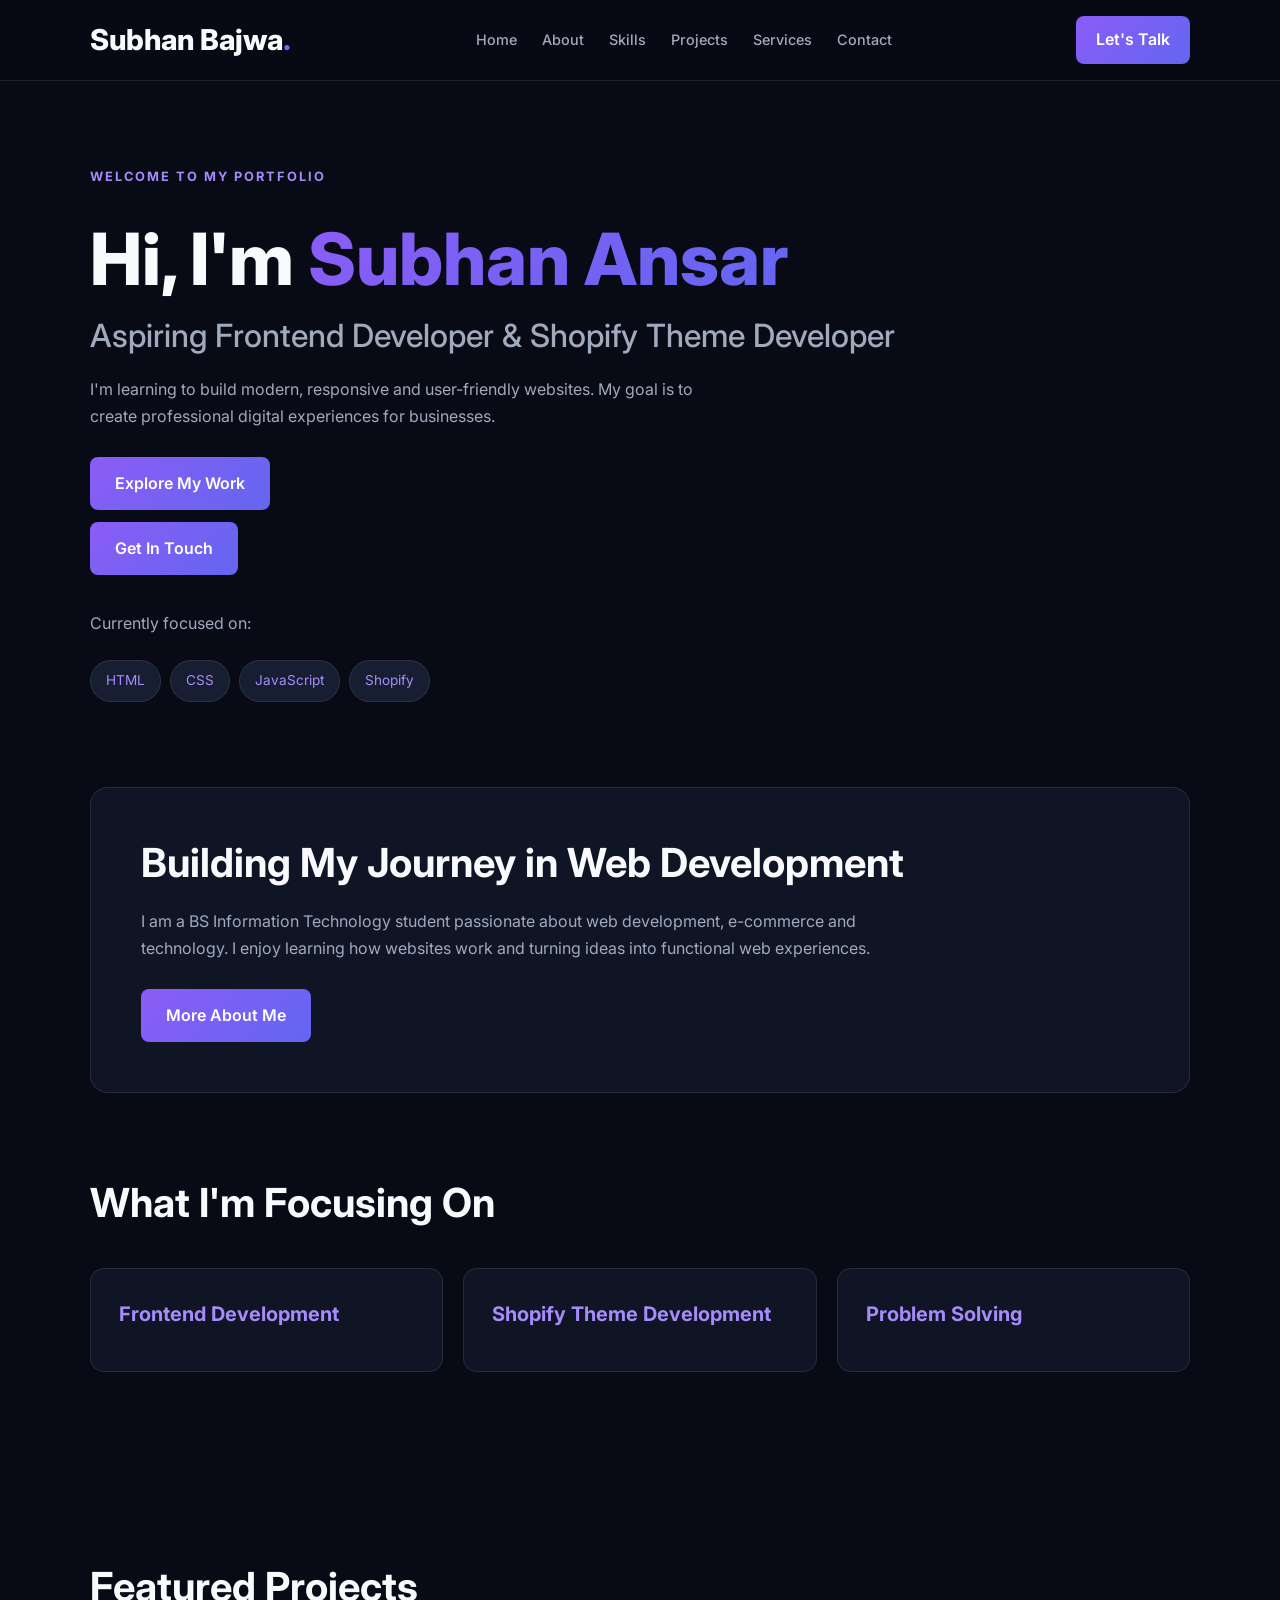
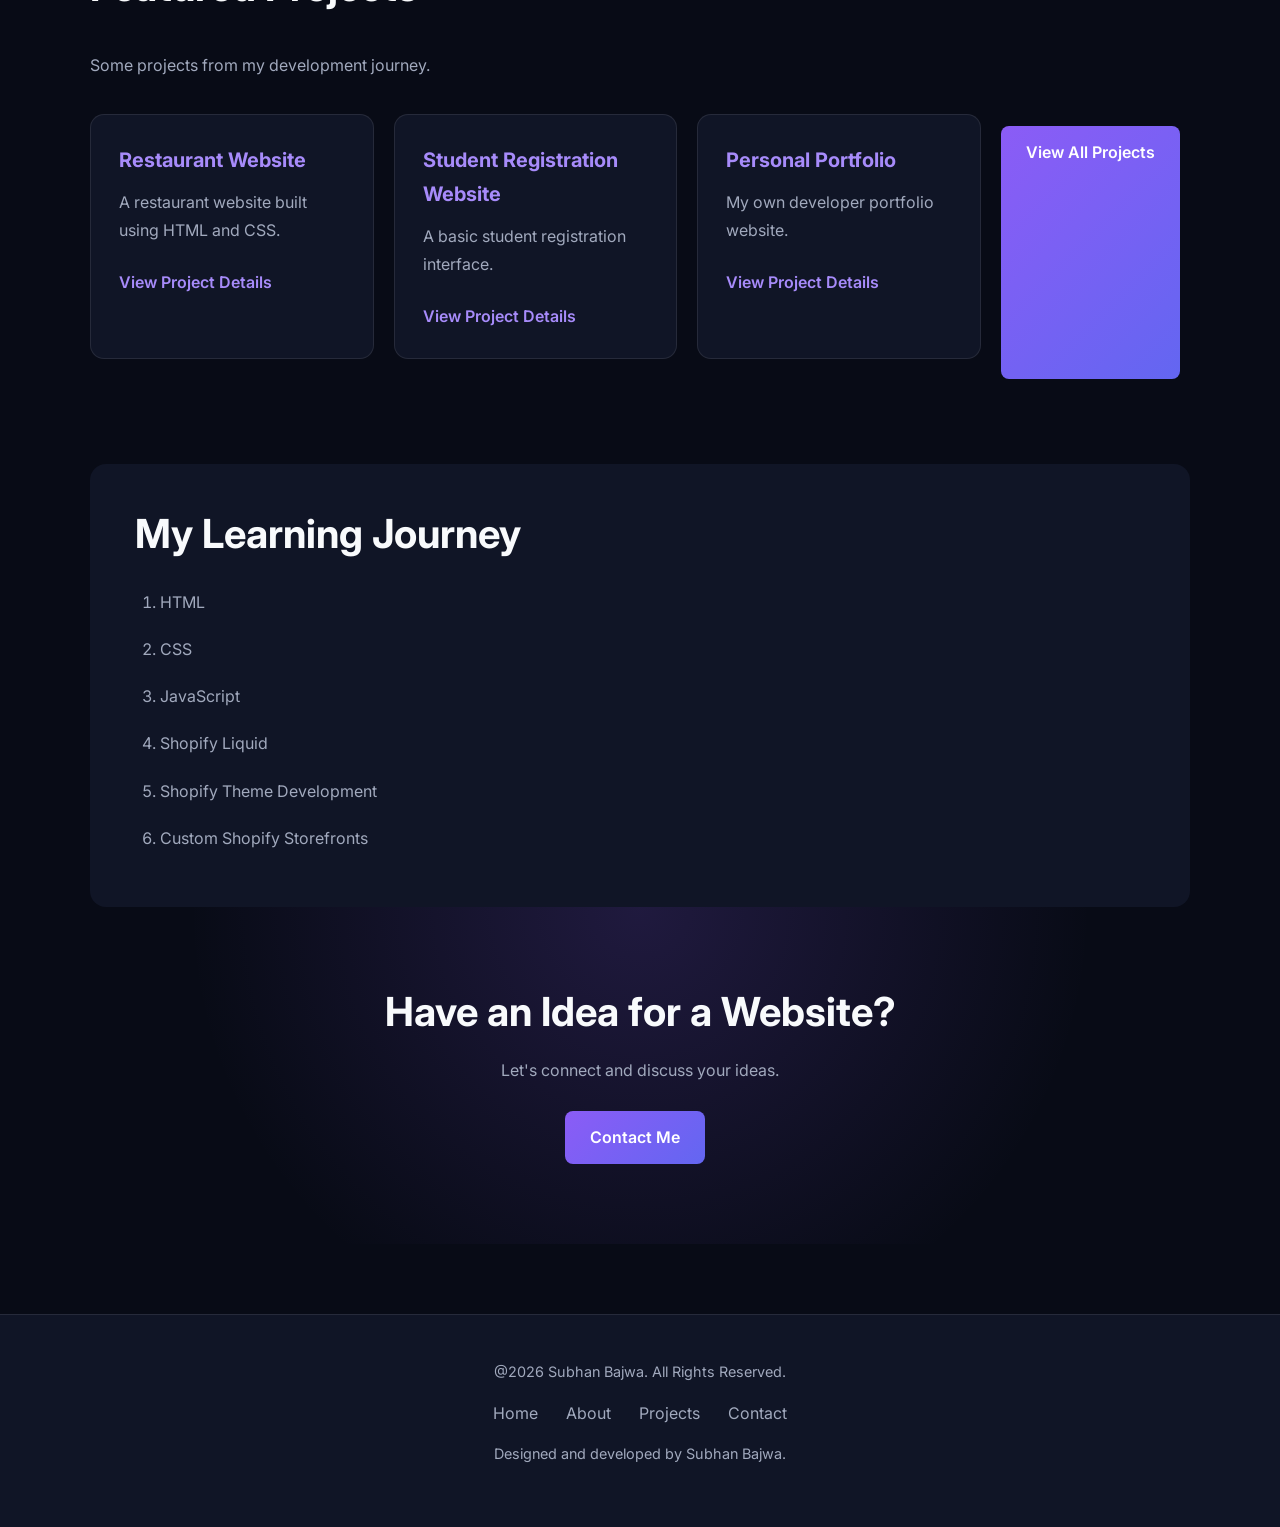
==== index.html @ 56547496 "Add files via upload" ====
<!DOCTYPE html>
<html lang="en">

<head>
    <meta charset="UTF-8">
    <meta name="viewport" content="width=device-width, initial-scale=1.0">
    <meta name="description"
        content="Subhan Bajwa - Aspiring Frontend and Shopify Theme Developer. Explore my skills, projects and development journey.">
    <meta name="author" content="Subhan Bajwa">
    <title>Subhan Bajwa | Developer Portfolio</title>
    <link rel="stylesheet" href="style.css">
</head>

<body>
    <header>
        <nav>
            <a href="index.html" class="logo">Subhan Bajwa<span>.</span></a>

            <ul>
                <li><a href="index.html">Home</a></li>
                <li><a href="about.html">About</a></li>
                <li><a href="skills.html">Skills</a></li>
                <li><a href="projects.html">Projects</a></li>
                <li><a href="services.html">Services</a></li>
                <li><a href="contact.html">Contact</a></li>
            </ul>

            <a href="contact.html" class="nav-button">Let's Talk</a>
        </nav>
    </header>

    <main>
        <section id="hero">
            <p>WELCOME TO MY PORTFOLIO</p>

            <h1>Hi, I'm <span>Subhan Ansar</span></h1>

            <h2>Aspiring Frontend Developer & Shopify Theme Developer</h2>

            <p>
                I'm learning to build modern, responsive and
                user-friendly websites. My goal is to create
                professional digital experiences for businesses.
            </p>

            <a href="projects.html">Explore My Work</a>
            <a href="contact.html">Get In Touch</a>

            <div>
                <p>Currently focused on:</p>
                <span>HTML</span>
                <span>CSS</span>
                <span>JavaScript</span>
                <span>Shopify</span>
            </div>
        </section>
        <section id="introduction">
            <h2>Building My Journey in Web Development</h2>

            <p>
                I am a BS Information Technology student passionate
                about web development, e-commerce and technology.
                I enjoy learning how websites work and turning ideas
                into functional web experiences.
            </p>

            <a href="about.html">More About Me</a>
        </section>
        <section id="focus">
            <h2>What I'm Focusing On</h2>

            <article>
                <h3>Frontend Development</h3>
            </article>

            <article>
                <h3>Shopify Theme Development</h3>

            </article>

            <article>
                <h3>Problem Solving</h3>

            </article>
        </section>

        <section id="featured-projects">
            <h2>Featured Projects</h2>

            <p>Some projects from my development journey.</p>

            <article>
                <h3>Restaurant Website</h3>
                <p>A restaurant website built using HTML and CSS.</p>
                <a href="projects.html">View Project Details</a>
            </article>

            <article>
                <h3>Student Registration Website</h3>
                <p>A basic student registration interface.</p>
                <a href="projects.html">View Project Details</a>
            </article>

            <article>
                <h3>Personal Portfolio</h3>
                <p>My own developer portfolio website.</p>
                <a href="projects.html">View Project Details</a>
            </article>

            <a href="projects.html">View All Projects</a>
        </section>
        <section id="journey">
            <h2>My Learning Journey</h2>

            <ol>
                <li>HTML </li>
                <li>CSS </li>
                <li>JavaScript </li>
                <li>Shopify Liquid </li>
                <li>Shopify Theme Development </li>
                <li>Custom Shopify Storefronts </li>
            </ol>
        </section>

        <section id="cta">
            <h2>Have an Idea for a Website?</h2>
            <p>Let's connect and discuss your ideas.</p>
            <a href="contact.html">Contact Me</a>
        </section>

    </main>
    <footer>
        <p> @2026 Subhan Bajwa. All Rights Reserved.</p>

        <div>
            <a href="index.html">Home</a>
            <a href="about.html">About</a>
            <a href="projects.html">Projects</a>
            <a href="contact.html">Contact</a>
        </div>

        <p>Designed and developed by Subhan Bajwa.</p>
    </footer>

</body>

</html>
---- style.css ----
/* =====================================
   1. GOOGLE FONTS
===================================== */

@import url('https://fonts.googleapis.com/css2?family=Inter:wght@400;500;600;700;800&display=swap');


/* =====================================
   2. ROOT VARIABLES
===================================== */

:root {
    --background: #080b16;
    --surface: #101526;
    --surface-light: #171e32;

    --primary: #8b5cf6;
    --primary-light: #a78bfa;

    --text: #f8fafc;
    --text-muted: #a1a9bd;

    --border: rgba(255, 255, 255, 0.09);

    --gradient: linear-gradient(
        135deg,
        #8b5cf6,
        #6366f1
    );

    --container: 1150px;
}


/* =====================================
   3. GLOBAL RESET
===================================== */

* {
    margin: 0;
    padding: 0;
    box-sizing: border-box;
}

html {
    scroll-behavior: smooth;
}

body {
    font-family: 'Inter', sans-serif;
    background: var(--background);
    color: var(--text);
    line-height: 1.7;
}

a {
    text-decoration: none;
    color: inherit;
    transition: 0.3s ease;
}

ul, ol {
    padding-left: 25px;
}

img {
    max-width: 100%;
    display: block;
    border-radius: 12px;
}

button,
input,
textarea,
select {
    font: inherit;
}


/* =====================================
   4. COMMON CONTAINER
===================================== */

header,
main,
footer {
    width: 100%;
}

main {
    max-width: var(--container);
    margin: auto;
    padding: 0 25px;
}

section {
    padding: 85px 0;
}

section > h1,
section > h2 {
    margin-bottom: 20px;
}

h1 {
    font-size: clamp(2.5rem, 6vw, 4.5rem);
    line-height: 1.15;
    font-weight: 800;
}

h2 {
    font-size: clamp(1.8rem, 4vw, 2.5rem);
    line-height: 1.25;
    margin-bottom: 20px;
}

h3 {
    font-size: 1.25rem;
    margin-bottom: 12px;
}

p {
    color: var(--text-muted);
    margin-bottom: 15px;
}

section > p:first-child {
    color: var(--primary-light);
    font-weight: 700;
    letter-spacing: 2px;
    font-size: 0.8rem;
    text-transform: uppercase;
}


/* =====================================
   5. HEADER & NAVIGATION
===================================== */

header {
    position: sticky;
    top: 0;
    z-index: 1000;

    background: rgba(8, 11, 22, 0.9);
    backdrop-filter: blur(15px);

    border-bottom: 1px solid var(--border);
}

nav {
    max-width: var(--container);
    min-height: 80px;

    margin: auto;
    padding: 15px 25px;

    display: flex;
    align-items: center;
    justify-content: space-between;
    gap: 20px;
}

.logo {
    font-size: 1.8rem;
    font-weight: 800;
}

.logo span {
    color: var(--primary);
}

nav ul {
    list-style: none;
    padding: 0;

    display: flex;
    align-items: center;
    gap: 25px;
}

nav ul a {
    color: var(--text-muted);
    font-size: 0.9rem;
    font-weight: 500;
}

nav ul a:hover {
    color: var(--primary-light);
}

nav > a:last-child {
    background: var(--gradient);
    color: white;

    padding: 10px 20px;
    border-radius: 8px;

    font-weight: 600;
}


/* =====================================
   6. BUTTONS
===================================== */

main a:not(.logo) {
    transition: 0.3s ease;
}

#hero > a,
#cta > a,
section > a {
    display: inline-block;

    background: var(--gradient);
    color: white;

    padding: 13px 25px;
    border-radius: 8px;

    margin-top: 12px;
    margin-right: 10px;

    font-weight: 600;
}

#hero > a:hover,
#cta > a:hover,
section > a:hover {
    transform: translateY(-4px);
    box-shadow: 0 10px 30px rgba(139, 92, 246, 0.25);
}


/* =====================================
   7. HERO SECTION
===================================== */

#hero {
    min-height: 650px;

    display: flex;
    flex-direction: column;
    justify-content: center;
    align-items: flex-start;

    position: relative;
}

#hero h1 {
    margin: 15px 0;
}

#hero h1 span {
    background: var(--gradient);
    background-clip: text;
    -webkit-background-clip: text;
    color: transparent;
}

#hero h2 {
    color: var(--text-muted);
    font-size: clamp(1.3rem, 3vw, 2rem);
    font-weight: 500;
}

#hero > p {
    max-width: 650px;
}

#hero div {
    margin-top: 35px;
}

#hero div span {
    display: inline-block;

    background: var(--surface-light);
    border: 1px solid var(--border);

    padding: 8px 15px;
    margin: 8px 5px 0 0;

    border-radius: 30px;
    color: var(--primary-light);
    font-size: 0.85rem;
}


/* =====================================
   8. INTRODUCTION
===================================== */

#introduction {
    background: var(--surface);
    padding: 50px;
    border-radius: 18px;
    border: 1px solid var(--border);
}

#introduction p {
    max-width: 800px;
}


/* =====================================
   9. CARDS
===================================== */

#focus,
#featured-projects {
    display: flex;
    flex-wrap: wrap;
    gap: 20px;
}

#focus > h2,
#featured-projects > h2,
#featured-projects > p {
    width: 100%;
}

article {
    background: var(--surface);
    border: 1px solid var(--border);

    padding: 28px;
    border-radius: 14px;

    transition: 0.3s ease;
}

article:hover {
    transform: translateY(-6px);
    border-color: var(--primary);
    box-shadow: 0 15px 35px rgba(0, 0, 0, 0.2);
}

#focus article,
#featured-projects article {
    flex: 1 1 280px;
}

article h3 {
    color: var(--text);
}

article a {
    color: var(--primary-light);
    font-weight: 600;
}


/* =====================================
   10. JOURNEY / ROADMAP
===================================== */

#journey,
main > section:has(ol) {
    background: var(--surface);
    padding: 45px;
    border-radius: 16px;
}

#journey li,
main > section:has(ol) li {
    color: var(--text-muted);
    padding: 10px 0;
}


/* =====================================
   11. CALL TO ACTION
===================================== */

#cta {
    text-align: center;

    background:
        radial-gradient(
            circle at top,
            rgba(139, 92, 246, 0.18),
            transparent 70%
        );

    padding: 80px 25px;
    border-radius: 18px;
}

#cta p {
    max-width: 550px;
    margin: 0 auto 15px;
}


/* =====================================
   12. ABOUT PAGE
===================================== */

main > section article {
    margin-bottom: 20px;
}

main > section ul li {
    color: var(--text-muted);
    padding: 7px 0;
}


/* =====================================
   13. PROJECTS PAGE
===================================== */

main > section article img {
    width: 100%;
    height: 600px;
    object-fit: cover;
    margin-bottom: 20px;
}

main > section article a {
    display: inline-block;
    margin: 10px 12px 0 0;
}


/* =====================================
   14. SKILLS PAGE
===================================== */

main > section article p:last-child {
    color: var(--primary-light);
    font-size: 0.85rem;
    font-weight: 600;
}


/* =====================================
   15. SERVICES PAGE
===================================== */

main > section article h3 {
    color: var(--primary-light);
}


/* =====================================
   16. CONTACT PAGE
===================================== */

form {
    max-width: 750px;
    margin-top: 30px;

    background: var(--surface);
    padding: 35px;

    border-radius: 16px;
    border: 1px solid var(--border);
}

form div {
    margin-bottom: 22px;
}

label {
    display: block;
    margin-bottom: 8px;

    color: var(--text);
    font-weight: 600;
}

input,
textarea,
select {
    width: 100%;

    background: var(--background);
    border: 1px solid var(--border);

    color: var(--text);

    padding: 14px 16px;
    border-radius: 8px;

    outline: none;
}

input:focus,
textarea:focus,
select:focus {
    border-color: var(--primary);
    box-shadow: 0 0 0 3px rgba(139, 92, 246, 0.12);
}

textarea {
    resize: vertical;
}

input::placeholder,
textarea::placeholder {
    color: #70798f;
}

select option {
    background: var(--surface);
}

form button {
    background: var(--gradient);
    color: white;

    border: none;
    border-radius: 8px;

    padding: 14px 25px;
    cursor: pointer;

    font-weight: 700;
    transition: 0.3s ease;
}

form button:hover {
    transform: translateY(-3px);
    box-shadow: 0 8px 25px rgba(139, 92, 246, 0.3);
}


/* =====================================
   17. FOOTER
===================================== */

footer {
    margin-top: 70px;
    padding: 45px 25px;

    background: var(--surface);
    border-top: 1px solid var(--border);

    text-align: center;
}

footer div {
    margin: 15px 0;
}

footer a {
    color: var(--text-muted);
    margin: 0 12px;
}

footer a:hover {
    color: var(--primary-light);
}

footer p {
    font-size: 0.9rem;
}


/* =====================================
   18. RESPONSIVE DESIGN
===================================== */

@media (max-width: 900px) {

    nav {
        flex-wrap: wrap;
    }

    nav ul {
        flex-wrap: wrap;
        justify-content: center;
        gap: 15px;
    }

    nav > a:last-child {
        display: none;
    }

}

@media (max-width: 600px) {

    main {
        padding: 0 18px;
    }

    section {
        padding: 55px 0;
    }

    nav {
        justify-content: center;
    }

    nav ul {
        gap: 12px;
    }

    nav ul a {
        font-size: 0.8rem;
    }

    .logo {
        width: 100%;
        text-align: center;
    }

    #hero {
        min-height: 550px;
    }

    #introduction {
        padding: 25px;
    }

    #journey,
    main > section:has(ol) {
        padding: 25px;
    }

    #focus article,
    #featured-projects article {
        flex-basis: 100%;
    }

    form {
        padding: 22px;
    }

    footer a {
        display: inline-block;
        margin: 8px;
    }
    /* All project images */
.project-card img {
    width: 100%;
    height: 220px;
    object-fit: cover;
    object-position: center;
    display: block;
    border-radius: 12px;
}

}
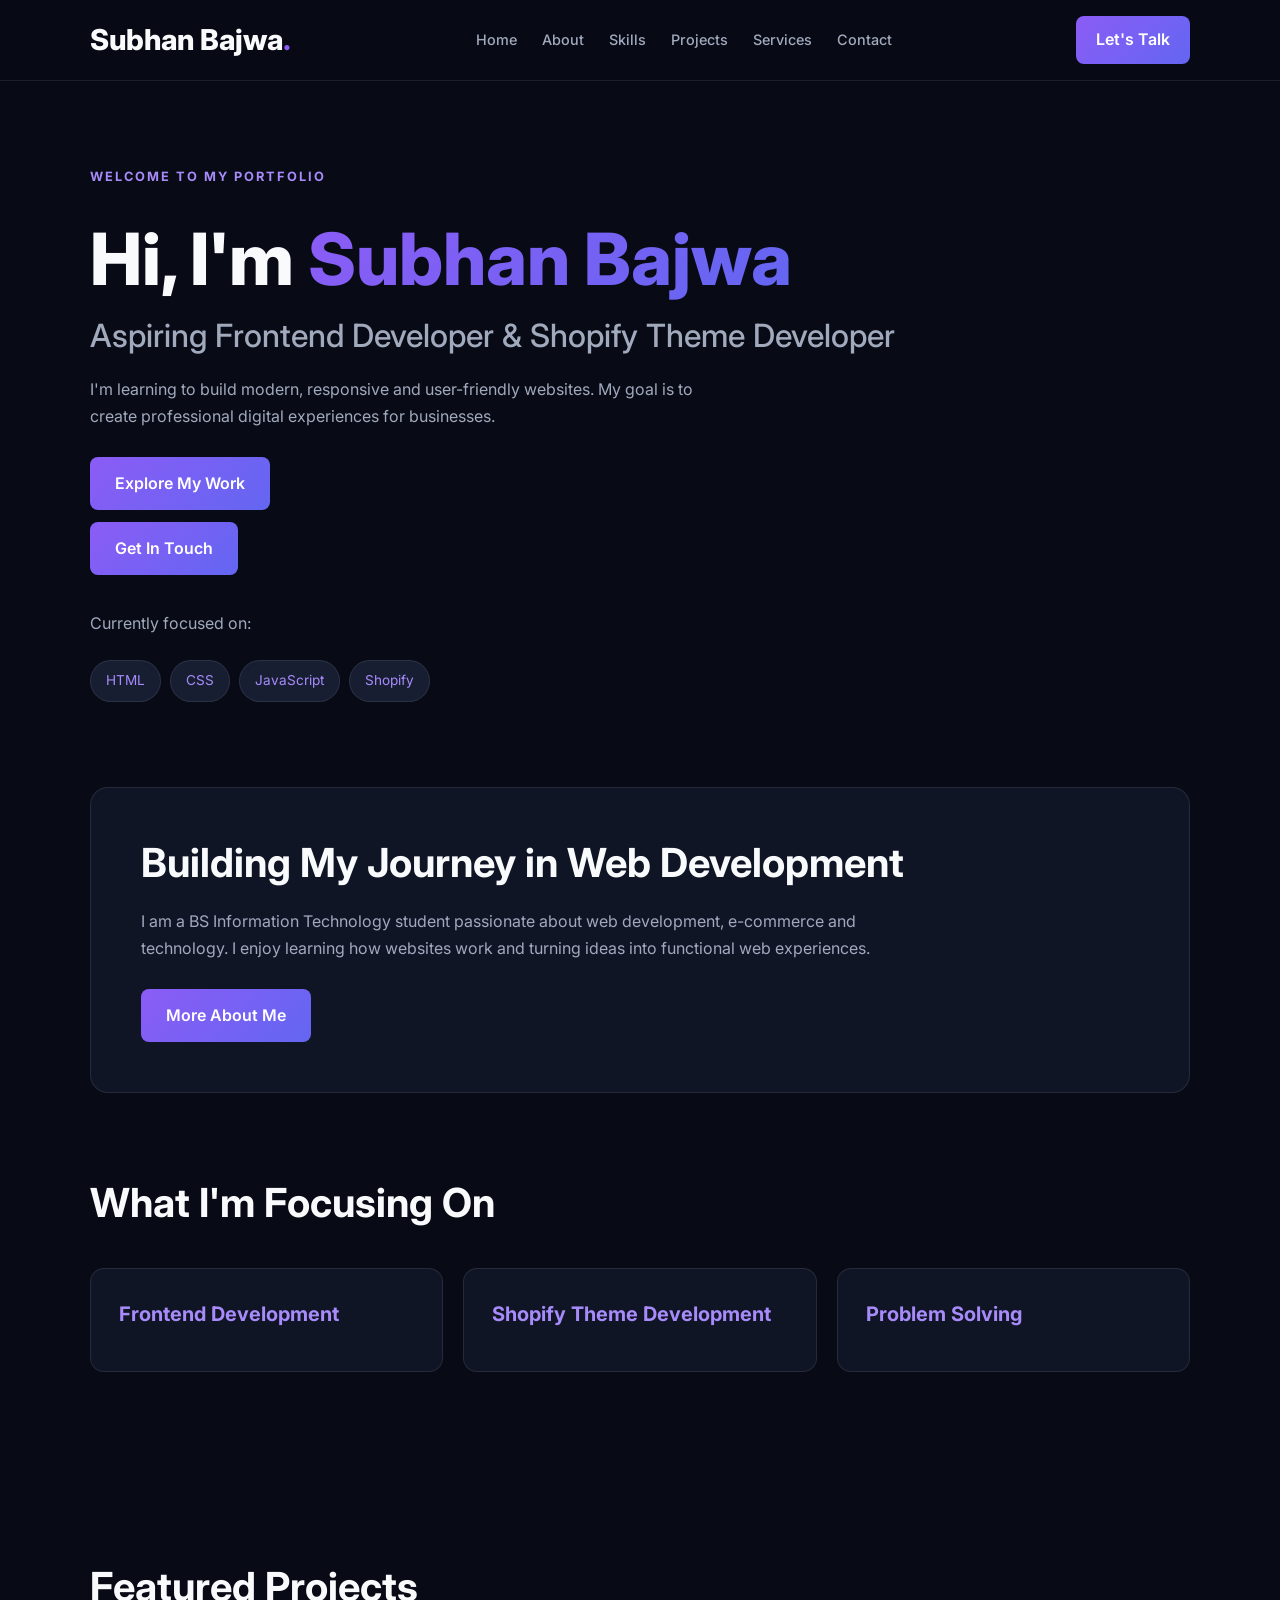
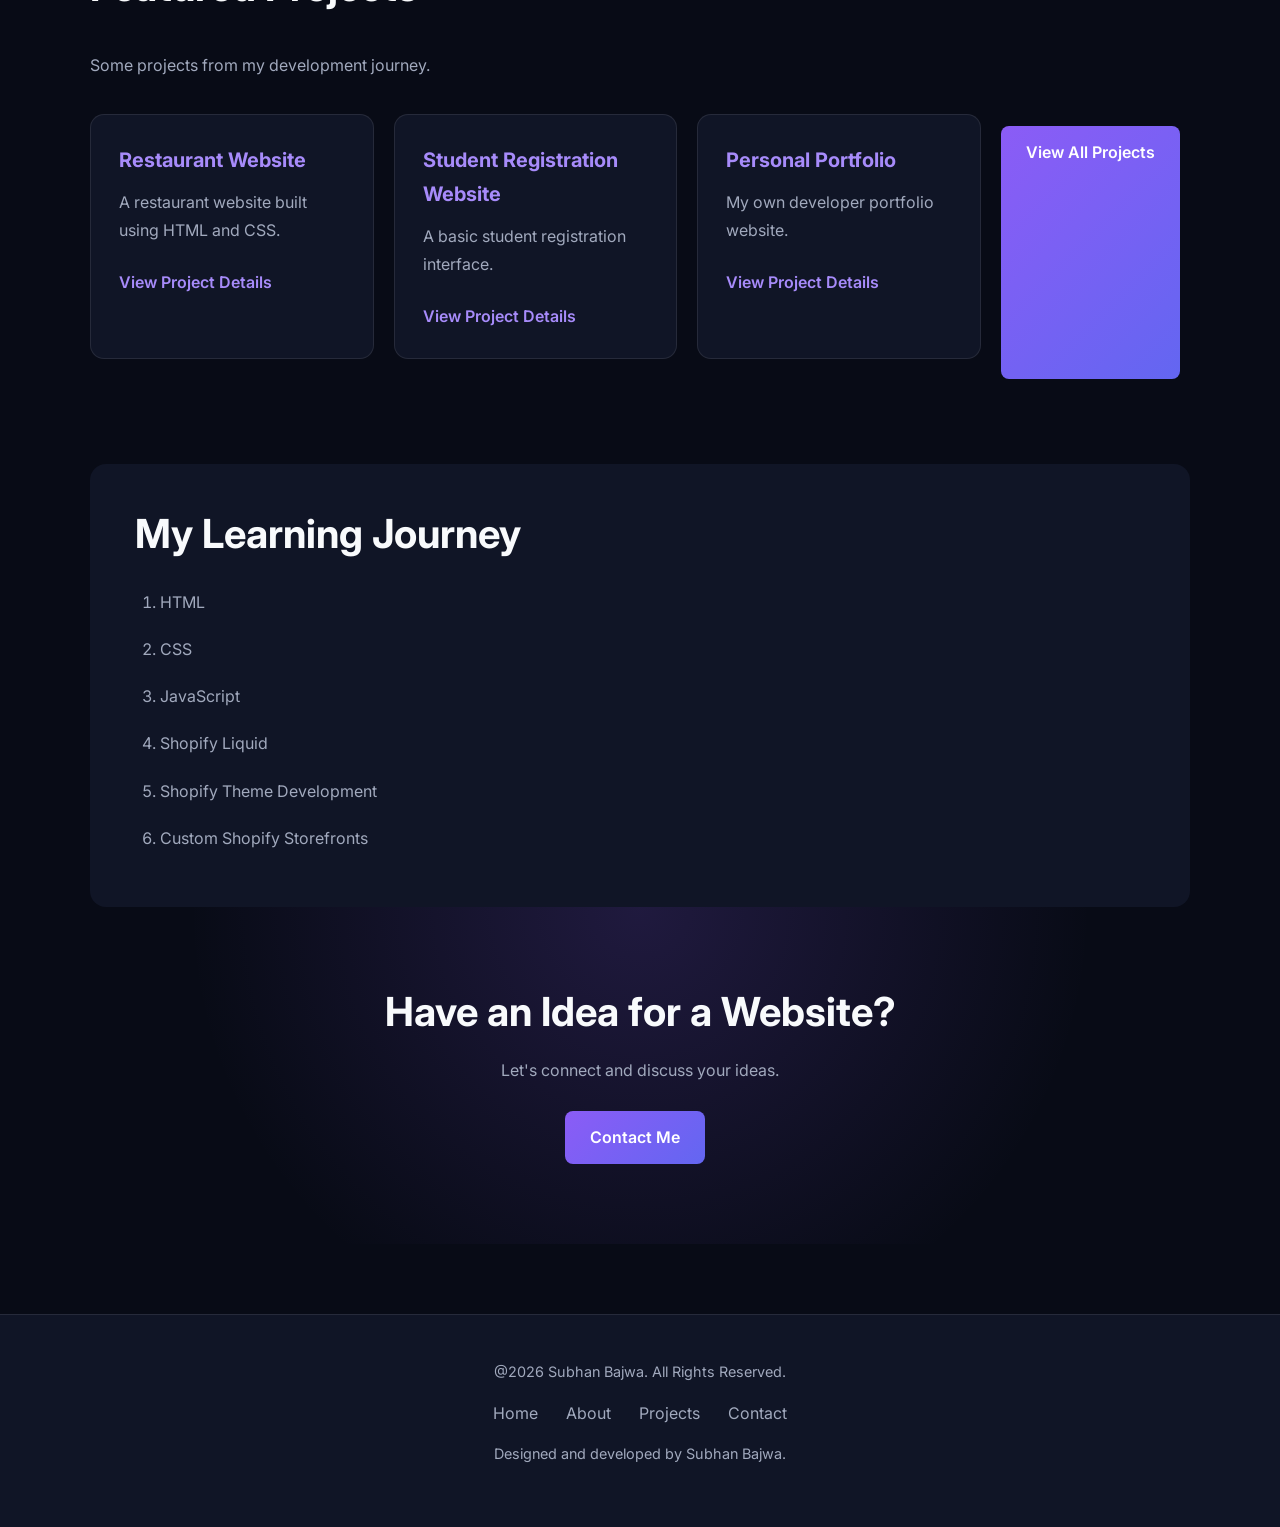
==== commit 6b578530: "Fix HTML formatting and ensure proper structure" ====
--- a/index.html
+++ b/index.html
@@ -33,7 +33,7 @@
         <section id="hero">
             <p>WELCOME TO MY PORTFOLIO</p>
 
-            <h1>Hi, I'm <span>Subhan Ansar</span></h1>
+            <h1>Hi, I'm <span>Subhan Bajwa</span></h1>
 
             <h2>Aspiring Frontend Developer & Shopify Theme Developer</h2>
 
@@ -144,4 +144,4 @@
 
 </body>
 
-</html>+</html>
